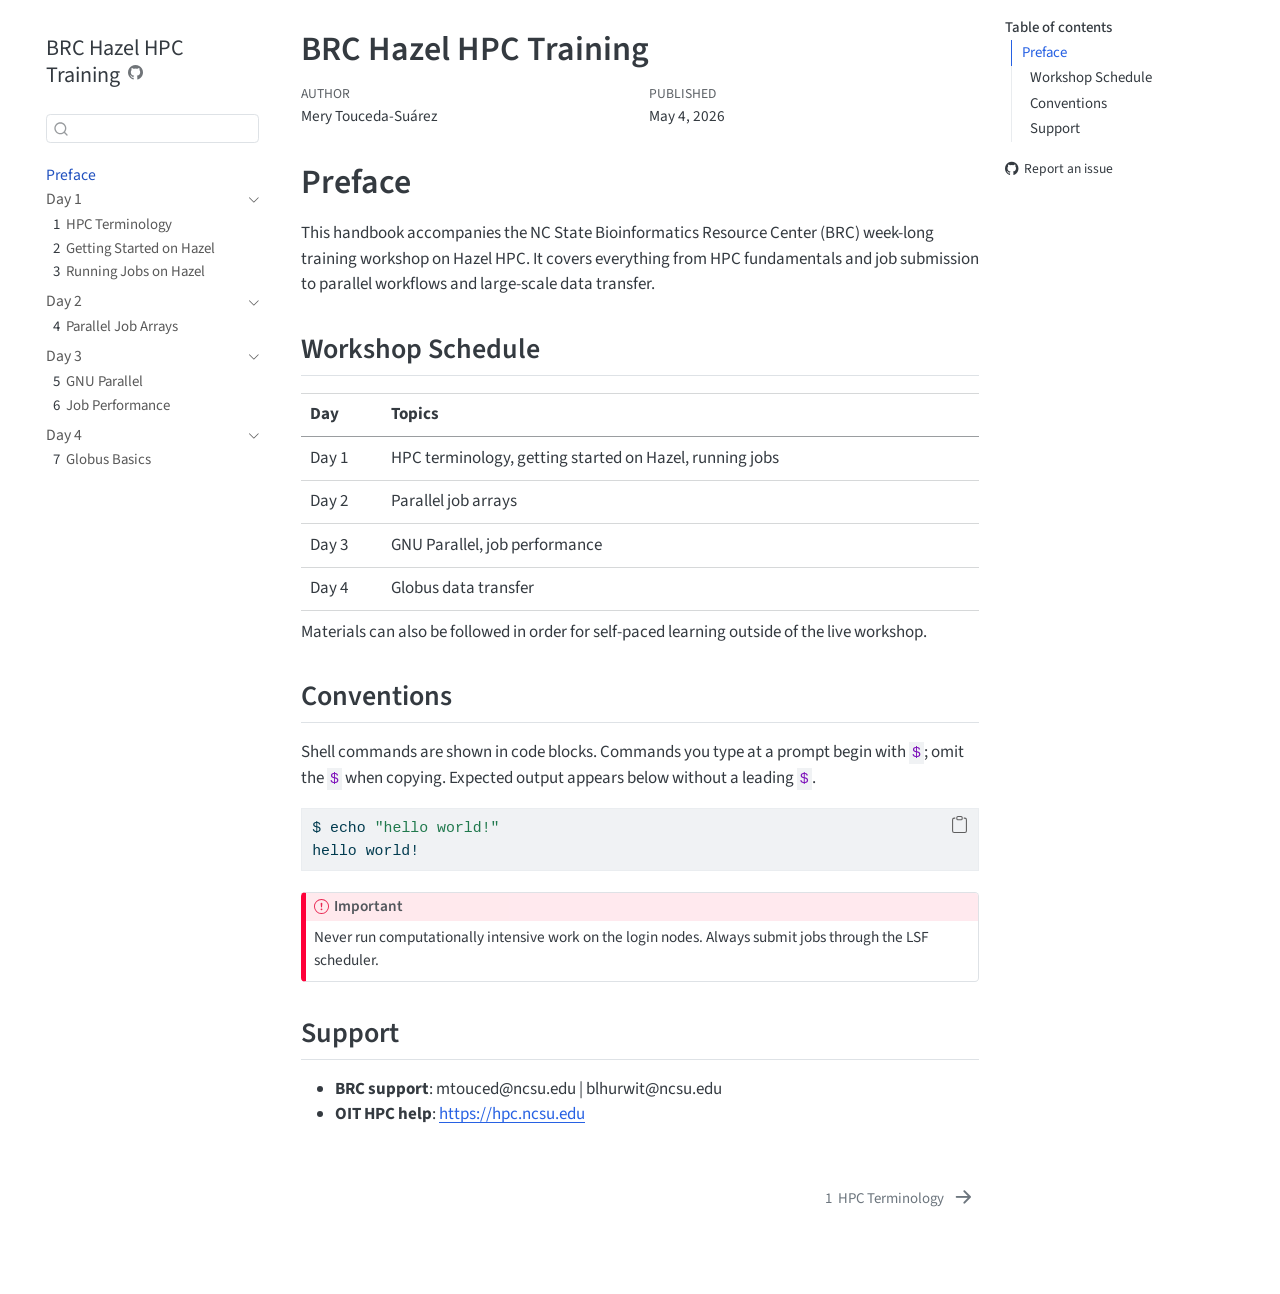
==== index.html @ 86a300dd "Built site for gh-pages" ====
<!DOCTYPE html>
<html xmlns="http://www.w3.org/1999/xhtml" lang="en" xml:lang="en"><head>

<meta charset="utf-8">
<meta name="generator" content="quarto-1.9.37">

<meta name="viewport" content="width=device-width, initial-scale=1.0, user-scalable=yes">

<meta name="author" content="Mery Touceda-Suárez">
<meta name="dcterms.date" content="2026-05-04">

<title>BRC Hazel HPC Training</title>
<style>
/* Default styles provided by pandoc.
** See https://pandoc.org/MANUAL.html#variables-for-html for config info.
*/
code{white-space: pre-wrap;}
span.smallcaps{font-variant: small-caps;}
div.columns{display: flex; gap: min(4vw, 1.5em);}
div.column{flex: auto; overflow-x: auto;}
div.hanging-indent{margin-left: 1.5em; text-indent: -1.5em;}
ul.task-list{list-style: none;}
ul.task-list li input[type="checkbox"] {
  width: 0.8em;
  margin: 0 0.8em 0.2em -1em; /* quarto-specific, see https://github.com/quarto-dev/quarto-cli/issues/4556 */ 
  vertical-align: middle;
}
/* CSS for syntax highlighting */
html { -webkit-text-size-adjust: 100%; }
pre > code.sourceCode { white-space: pre; position: relative; }
pre > code.sourceCode > span { display: inline-block; line-height: 1.25; }
pre > code.sourceCode > span:empty { height: 1.2em; }
.sourceCode { overflow: visible; }
code.sourceCode > span { color: inherit; text-decoration: inherit; }
div.sourceCode { margin: 1em 0; }
pre.sourceCode { margin: 0; }
@media screen {
div.sourceCode { overflow: auto; }
}
@media print {
pre > code.sourceCode { white-space: pre-wrap; }
pre > code.sourceCode > span { text-indent: -5em; padding-left: 5em; }
}
pre.numberSource code
  { counter-reset: source-line 0; }
pre.numberSource code > span
  { position: relative; left: -4em; counter-increment: source-line; }
pre.numberSource code > span > a:first-child::before
  { content: counter(source-line);
    position: relative; left: -1em; text-align: right; vertical-align: baseline;
    border: none; display: inline-block;
    -webkit-touch-callout: none; -webkit-user-select: none;
    -khtml-user-select: none; -moz-user-select: none;
    -ms-user-select: none; user-select: none;
    padding: 0 4px; width: 4em;
  }
pre.numberSource { margin-left: 3em;  padding-left: 4px; }
div.sourceCode
  {   }
@media screen {
pre > code.sourceCode > span > a:first-child::before { text-decoration: underline; }
}
</style>


<script src="site_libs/quarto-nav/quarto-nav.js"></script>
<script src="site_libs/quarto-nav/headroom.min.js"></script>
<script src="site_libs/clipboard/clipboard.min.js"></script>
<script src="site_libs/quarto-search/autocomplete.umd.js"></script>
<script src="site_libs/quarto-search/fuse.min.js"></script>
<script src="site_libs/quarto-search/quarto-search.js"></script>
<meta name="quarto:offset" content="./">
<link href="./notebooks/00_hpc_terminology.html" rel="next">
<script src="site_libs/quarto-html/quarto.js" type="module"></script>
<script src="site_libs/quarto-html/tabsets/tabsets.js" type="module"></script>
<script src="site_libs/quarto-html/popper.min.js"></script>
<script src="site_libs/quarto-html/tippy.umd.min.js"></script>
<script src="site_libs/quarto-html/anchor.min.js"></script>
<link href="site_libs/quarto-html/tippy.css" rel="stylesheet">
<link href="site_libs/quarto-html/quarto-syntax-highlighting-7f8f88aac4f3542376d5c11b86a4c14d.css" rel="stylesheet" id="quarto-text-highlighting-styles">
<script src="site_libs/bootstrap/bootstrap.min.js"></script>
<link href="site_libs/bootstrap/bootstrap-icons.css" rel="stylesheet">
<link href="site_libs/bootstrap/bootstrap-d186ee71915d1414126d49a598f8905e.min.css" rel="stylesheet" append-hash="true" id="quarto-bootstrap" data-mode="light">
<script id="quarto-search-options" type="application/json">{
  "location": "sidebar",
  "copy-button": false,
  "collapse-after": 3,
  "panel-placement": "start",
  "type": "textbox",
  "limit": 50,
  "keyboard-shortcut": [
    "f",
    "/",
    "s"
  ],
  "show-item-context": false,
  "language": {
    "search-no-results-text": "No results",
    "search-matching-documents-text": "matching documents",
    "search-copy-link-title": "Copy link to search",
    "search-hide-matches-text": "Hide additional matches",
    "search-more-match-text": "more match in this document",
    "search-more-matches-text": "more matches in this document",
    "search-clear-button-title": "Clear",
    "search-text-placeholder": "",
    "search-detached-cancel-button-title": "Cancel",
    "search-submit-button-title": "Submit",
    "search-label": "Search"
  }
}</script>


</head>

<body class="nav-sidebar floating quarto-light">

<div id="quarto-search-results"></div>
  <header id="quarto-header" class="headroom fixed-top">
  <nav class="quarto-secondary-nav">
    <div class="container-fluid d-flex">
      <button type="button" class="quarto-btn-toggle btn" data-bs-toggle="collapse" role="button" data-bs-target=".quarto-sidebar-collapse-item" aria-controls="quarto-sidebar" aria-expanded="false" aria-label="Toggle sidebar navigation" onclick="if (window.quartoToggleHeadroom) { window.quartoToggleHeadroom(); }">
        <i class="bi bi-layout-text-sidebar-reverse"></i>
      </button>
        <nav class="quarto-page-breadcrumbs" aria-label="breadcrumb"><ol class="breadcrumb"><li class="breadcrumb-item"><a href="./index.html">Preface</a></li></ol></nav>
        <a class="flex-grow-1" role="navigation" data-bs-toggle="collapse" data-bs-target=".quarto-sidebar-collapse-item" aria-controls="quarto-sidebar" aria-expanded="false" aria-label="Toggle sidebar navigation" onclick="if (window.quartoToggleHeadroom) { window.quartoToggleHeadroom(); }">      
        </a>
      <button type="button" class="btn quarto-search-button" aria-label="Search" onclick="window.quartoOpenSearch();">
        <i class="bi bi-search"></i>
      </button>
    </div>
  </nav>
</header>
<!-- content -->
<div id="quarto-content" class="quarto-container page-columns page-rows-contents page-layout-article">
<!-- sidebar -->
  <nav id="quarto-sidebar" class="sidebar collapse collapse-horizontal quarto-sidebar-collapse-item sidebar-navigation floating overflow-auto">
    <div class="pt-lg-2 mt-2 text-left sidebar-header">
    <div class="sidebar-title mb-0 py-0">
      <a href="./">BRC Hazel HPC Training</a> 
        <div class="sidebar-tools-main">
    <a href="https://github.com/hurwitzlab/brc_hazel_training" title="Source Code" class="quarto-navigation-tool px-1" aria-label="Source Code"><i class="bi bi-github"></i></a>
</div>
    </div>
      </div>
        <div class="mt-2 flex-shrink-0 align-items-center">
        <div class="sidebar-search">
        <div id="quarto-search" class="" title="Search"></div>
        </div>
        </div>
    <div class="sidebar-menu-container"> 
    <ul class="list-unstyled mt-1">
        <li class="sidebar-item">
  <div class="sidebar-item-container"> 
  <a href="./index.html" class="sidebar-item-text sidebar-link active">
 <span class="menu-text">Preface</span></a>
  </div>
</li>
        <li class="sidebar-item sidebar-item-section">
      <div class="sidebar-item-container"> 
            <a class="sidebar-item-text sidebar-link text-start" data-bs-toggle="collapse" data-bs-target="#quarto-sidebar-section-1" role="navigation" aria-expanded="true">
 <span class="menu-text">Day 1</span></a>
          <a class="sidebar-item-toggle text-start" data-bs-toggle="collapse" data-bs-target="#quarto-sidebar-section-1" role="navigation" aria-expanded="true" aria-label="Toggle section">
            <i class="bi bi-chevron-right ms-2"></i>
          </a> 
      </div>
      <ul id="quarto-sidebar-section-1" class="collapse list-unstyled sidebar-section depth1 show">  
          <li class="sidebar-item">
  <div class="sidebar-item-container"> 
  <a href="./notebooks/00_hpc_terminology.html" class="sidebar-item-text sidebar-link">
 <span class="menu-text"><span class="chapter-number">1</span>&nbsp; <span class="chapter-title">HPC Terminology</span></span></a>
  </div>
</li>
          <li class="sidebar-item">
  <div class="sidebar-item-container"> 
  <a href="./notebooks/01_ncsu_hazel_hpc.html" class="sidebar-item-text sidebar-link">
 <span class="menu-text"><span class="chapter-number">2</span>&nbsp; <span class="chapter-title">Getting Started on Hazel</span></span></a>
  </div>
</li>
          <li class="sidebar-item">
  <div class="sidebar-item-container"> 
  <a href="./notebooks/02_hazel_jobs.html" class="sidebar-item-text sidebar-link">
 <span class="menu-text"><span class="chapter-number">3</span>&nbsp; <span class="chapter-title">Running Jobs on Hazel</span></span></a>
  </div>
</li>
      </ul>
  </li>
        <li class="sidebar-item sidebar-item-section">
      <div class="sidebar-item-container"> 
            <a class="sidebar-item-text sidebar-link text-start" data-bs-toggle="collapse" data-bs-target="#quarto-sidebar-section-2" role="navigation" aria-expanded="true">
 <span class="menu-text">Day 2</span></a>
          <a class="sidebar-item-toggle text-start" data-bs-toggle="collapse" data-bs-target="#quarto-sidebar-section-2" role="navigation" aria-expanded="true" aria-label="Toggle section">
            <i class="bi bi-chevron-right ms-2"></i>
          </a> 
      </div>
      <ul id="quarto-sidebar-section-2" class="collapse list-unstyled sidebar-section depth1 show">  
          <li class="sidebar-item">
  <div class="sidebar-item-container"> 
  <a href="./notebooks/04_parallel_jobs.html" class="sidebar-item-text sidebar-link">
 <span class="menu-text"><span class="chapter-number">4</span>&nbsp; <span class="chapter-title">Parallel Job Arrays</span></span></a>
  </div>
</li>
      </ul>
  </li>
        <li class="sidebar-item sidebar-item-section">
      <div class="sidebar-item-container"> 
            <a class="sidebar-item-text sidebar-link text-start" data-bs-toggle="collapse" data-bs-target="#quarto-sidebar-section-3" role="navigation" aria-expanded="true">
 <span class="menu-text">Day 3</span></a>
          <a class="sidebar-item-toggle text-start" data-bs-toggle="collapse" data-bs-target="#quarto-sidebar-section-3" role="navigation" aria-expanded="true" aria-label="Toggle section">
            <i class="bi bi-chevron-right ms-2"></i>
          </a> 
      </div>
      <ul id="quarto-sidebar-section-3" class="collapse list-unstyled sidebar-section depth1 show">  
          <li class="sidebar-item">
  <div class="sidebar-item-container"> 
  <a href="./notebooks/03_gnu_parallel.html" class="sidebar-item-text sidebar-link">
 <span class="menu-text"><span class="chapter-number">5</span>&nbsp; <span class="chapter-title">GNU Parallel</span></span></a>
  </div>
</li>
          <li class="sidebar-item">
  <div class="sidebar-item-container"> 
  <a href="./notebooks/05_job_performance.html" class="sidebar-item-text sidebar-link">
 <span class="menu-text"><span class="chapter-number">6</span>&nbsp; <span class="chapter-title">Job Performance</span></span></a>
  </div>
</li>
      </ul>
  </li>
        <li class="sidebar-item sidebar-item-section">
      <div class="sidebar-item-container"> 
            <a class="sidebar-item-text sidebar-link text-start" data-bs-toggle="collapse" data-bs-target="#quarto-sidebar-section-4" role="navigation" aria-expanded="true">
 <span class="menu-text">Day 4</span></a>
          <a class="sidebar-item-toggle text-start" data-bs-toggle="collapse" data-bs-target="#quarto-sidebar-section-4" role="navigation" aria-expanded="true" aria-label="Toggle section">
            <i class="bi bi-chevron-right ms-2"></i>
          </a> 
      </div>
      <ul id="quarto-sidebar-section-4" class="collapse list-unstyled sidebar-section depth1 show">  
          <li class="sidebar-item">
  <div class="sidebar-item-container"> 
  <a href="./notebooks/globus_basics.html" class="sidebar-item-text sidebar-link">
 <span class="menu-text"><span class="chapter-number">7</span>&nbsp; <span class="chapter-title">Globus Basics</span></span></a>
  </div>
</li>
      </ul>
  </li>
    </ul>
    </div>
</nav>
<div id="quarto-sidebar-glass" class="quarto-sidebar-collapse-item" data-bs-toggle="collapse" data-bs-target=".quarto-sidebar-collapse-item"></div>
<!-- margin-sidebar -->
    <div id="quarto-margin-sidebar" class="sidebar margin-sidebar">
        <nav id="TOC" role="doc-toc" class="toc-active">
    <h2 id="toc-title">Table of contents</h2>
   
  <ul>
  <li><a href="#preface" id="toc-preface" class="nav-link active" data-scroll-target="#preface">Preface</a>
  <ul class="collapse">
  <li><a href="#workshop-schedule" id="toc-workshop-schedule" class="nav-link" data-scroll-target="#workshop-schedule">Workshop Schedule</a></li>
  <li><a href="#conventions" id="toc-conventions" class="nav-link" data-scroll-target="#conventions">Conventions</a></li>
  <li><a href="#support" id="toc-support" class="nav-link" data-scroll-target="#support">Support</a></li>
  </ul></li>
  </ul>
<div class="toc-actions"><ul><li><a href="https://github.com/hurwitzlab/brc_hazel_training/issues/new" class="toc-action"><i class="bi bi-github"></i>Report an issue</a></li></ul></div></nav>
    </div>
<!-- main -->
<main class="content" id="quarto-document-content">

<header id="title-block-header" class="quarto-title-block default">
<div class="quarto-title">
<h1 class="title">BRC Hazel HPC Training</h1>
</div>



<div class="quarto-title-meta">

    <div>
    <div class="quarto-title-meta-heading">Author</div>
    <div class="quarto-title-meta-contents">
             <p>Mery Touceda-Suárez </p>
          </div>
  </div>
    
    <div>
    <div class="quarto-title-meta-heading">Published</div>
    <div class="quarto-title-meta-contents">
      <p class="date">May 4, 2026</p>
    </div>
  </div>
  
    
  </div>
  


</header>


<section id="preface" class="level1 unnumbered">
<h1 class="unnumbered">Preface</h1>
<p>This handbook accompanies the NC State Bioinformatics Resource Center (BRC) week-long training workshop on Hazel HPC. It covers everything from HPC fundamentals and job submission to parallel workflows and large-scale data transfer.</p>
<section id="workshop-schedule" class="level2">
<h2 class="anchored" data-anchor-id="workshop-schedule">Workshop Schedule</h2>
<table class="caption-top table">
<thead>
<tr class="header">
<th>Day</th>
<th>Topics</th>
</tr>
</thead>
<tbody>
<tr class="odd">
<td>Day 1</td>
<td>HPC terminology, getting started on Hazel, running jobs</td>
</tr>
<tr class="even">
<td>Day 2</td>
<td>Parallel job arrays</td>
</tr>
<tr class="odd">
<td>Day 3</td>
<td>GNU Parallel, job performance</td>
</tr>
<tr class="even">
<td>Day 4</td>
<td>Globus data transfer</td>
</tr>
</tbody>
</table>
<p>Materials can also be followed in order for self-paced learning outside of the live workshop.</p>
</section>
<section id="conventions" class="level2">
<h2 class="anchored" data-anchor-id="conventions">Conventions</h2>
<p>Shell commands are shown in code blocks. Commands you type at a prompt begin with <code>$</code>; omit the <code>$</code> when copying. Expected output appears below without a leading <code>$</code>.</p>
<div class="code-copy-outer-scaffold"><div class="sourceCode" id="cb1"><pre class="sourceCode bash code-with-copy"><code class="sourceCode bash"><span id="cb1-1"><a href="#cb1-1" aria-hidden="true" tabindex="-1"></a><span class="ex">$</span> echo <span class="st">"hello world!"</span></span>
<span id="cb1-2"><a href="#cb1-2" aria-hidden="true" tabindex="-1"></a><span class="ex">hello</span> world!</span></code></pre></div><button title="Copy to Clipboard" class="code-copy-button"><i class="bi"></i></button></div>
<div class="callout callout-style-default callout-important callout-titled">
<div class="callout-header d-flex align-content-center">
<div class="callout-icon-container">
<i class="callout-icon"></i>
</div>
<div class="callout-title-container flex-fill">
Important
</div>
</div>
<div class="callout-body-container callout-body">
<p>Never run computationally intensive work on the login nodes. Always submit jobs through the LSF scheduler.</p>
</div>
</div>
</section>
<section id="support" class="level2">
<h2 class="anchored" data-anchor-id="support">Support</h2>
<ul>
<li><strong>BRC support</strong>: mtouced@ncsu.edu | blhurwit@ncsu.edu</li>
<li><strong>OIT HPC help</strong>: <a href="https://hpc.ncsu.edu" class="uri">https://hpc.ncsu.edu</a></li>
</ul>


</section>
</section>

</main> <!-- /main -->
<script id="quarto-html-after-body" type="application/javascript">
  window.document.addEventListener("DOMContentLoaded", function (event) {
    const icon = "";
    const anchorJS = new window.AnchorJS();
    anchorJS.options = {
      placement: 'right',
      icon: icon
    };
    anchorJS.add('.anchored');
    const isCodeAnnotation = (el) => {
      for (const clz of el.classList) {
        if (clz.startsWith('code-annotation-')) {                     
          return true;
        }
      }
      return false;
    }
    const onCopySuccess = function(e) {
      // button target
      const button = e.trigger;
      // don't keep focus
      button.blur();
      // flash "checked"
      button.classList.add('code-copy-button-checked');
      var currentTitle = button.getAttribute("title");
      button.setAttribute("title", "Copied!");
      let tooltip;
      if (window.bootstrap) {
        button.setAttribute("data-bs-toggle", "tooltip");
        button.setAttribute("data-bs-placement", "left");
        button.setAttribute("data-bs-title", "Copied!");
        tooltip = new bootstrap.Tooltip(button, 
          { trigger: "manual", 
            customClass: "code-copy-button-tooltip",
            offset: [0, -8]});
        tooltip.show();    
      }
      setTimeout(function() {
        if (tooltip) {
          tooltip.hide();
          button.removeAttribute("data-bs-title");
          button.removeAttribute("data-bs-toggle");
          button.removeAttribute("data-bs-placement");
        }
        button.setAttribute("title", currentTitle);
        button.classList.remove('code-copy-button-checked');
      }, 1000);
      // clear code selection
      e.clearSelection();
    }
    const getTextToCopy = function(trigger) {
      const outerScaffold = trigger.parentElement.cloneNode(true);
      const codeEl = outerScaffold.querySelector('code');
      for (const childEl of codeEl.children) {
        if (isCodeAnnotation(childEl)) {
          childEl.remove();
        }
      }
      return codeEl.innerText;
    }
    const clipboard = new window.ClipboardJS('.code-copy-button:not([data-in-quarto-modal])', {
      text: getTextToCopy
    });
    clipboard.on('success', onCopySuccess);
    if (window.document.getElementById('quarto-embedded-source-code-modal')) {
      const clipboardModal = new window.ClipboardJS('.code-copy-button[data-in-quarto-modal]', {
        text: getTextToCopy,
        container: window.document.getElementById('quarto-embedded-source-code-modal')
      });
      clipboardModal.on('success', onCopySuccess);
    }
      var localhostRegex = new RegExp(/^(?:http|https):\/\/localhost\:?[0-9]*\//);
      var mailtoRegex = new RegExp(/^mailto:/);
        var filterRegex = new RegExp('/' + window.location.host + '/');
      var isInternal = (href) => {
          return filterRegex.test(href) || localhostRegex.test(href) || mailtoRegex.test(href);
      }
      // Inspect non-navigation links and adorn them if external
     var links = window.document.querySelectorAll('a[href]:not(.nav-link):not(.navbar-brand):not(.toc-action):not(.sidebar-link):not(.sidebar-item-toggle):not(.pagination-link):not(.no-external):not([aria-hidden]):not(.dropdown-item):not(.quarto-navigation-tool):not(.about-link)');
      for (var i=0; i<links.length; i++) {
        const link = links[i];
        if (!isInternal(link.href)) {
          // undo the damage that might have been done by quarto-nav.js in the case of
          // links that we want to consider external
          if (link.dataset.originalHref !== undefined) {
            link.href = link.dataset.originalHref;
          }
        }
      }
    function tippyHover(el, contentFn, onTriggerFn, onUntriggerFn) {
      const config = {
        allowHTML: true,
        maxWidth: 500,
        delay: 100,
        arrow: false,
        appendTo: function(el) {
            return el.parentElement;
        },
        interactive: true,
        interactiveBorder: 10,
        theme: 'quarto',
        placement: 'bottom-start',
      };
      if (contentFn) {
        config.content = contentFn;
      }
      if (onTriggerFn) {
        config.onTrigger = onTriggerFn;
      }
      if (onUntriggerFn) {
        config.onUntrigger = onUntriggerFn;
      }
      window.tippy(el, config); 
    }
    const noterefs = window.document.querySelectorAll('a[role="doc-noteref"]');
    for (var i=0; i<noterefs.length; i++) {
      const ref = noterefs[i];
      tippyHover(ref, function() {
        // use id or data attribute instead here
        let href = ref.getAttribute('data-footnote-href') || ref.getAttribute('href');
        try { href = new URL(href).hash; } catch {}
        const id = href.replace(/^#\/?/, "");
        const note = window.document.getElementById(id);
        if (note) {
          return note.innerHTML;
        } else {
          return "";
        }
      });
    }
    const xrefs = window.document.querySelectorAll('a.quarto-xref');
    const processXRef = (id, note) => {
      // Strip column container classes
      const stripColumnClz = (el) => {
        el.classList.remove("page-full", "page-columns");
        if (el.children) {
          for (const child of el.children) {
            stripColumnClz(child);
          }
        }
      }
      stripColumnClz(note)
      if (id === null || id.startsWith('sec-')) {
        // Special case sections, only their first couple elements
        const container = document.createElement("div");
        if (note.children && note.children.length > 2) {
          container.appendChild(note.children[0].cloneNode(true));
          for (let i = 1; i < note.children.length; i++) {
            const child = note.children[i];
            if (child.tagName === "P" && child.innerText === "") {
              continue;
            } else {
              container.appendChild(child.cloneNode(true));
              break;
            }
          }
          if (window.Quarto?.typesetMath) {
            window.Quarto.typesetMath(container);
          }
          return container.innerHTML
        } else {
          if (window.Quarto?.typesetMath) {
            window.Quarto.typesetMath(note);
          }
          return note.innerHTML;
        }
      } else {
        // Remove any anchor links if they are present
        const anchorLink = note.querySelector('a.anchorjs-link');
        if (anchorLink) {
          anchorLink.remove();
        }
        if (window.Quarto?.typesetMath) {
          window.Quarto.typesetMath(note);
        }
        if (note.classList.contains("callout")) {
          return note.outerHTML;
        } else {
          return note.innerHTML;
        }
      }
    }
    for (var i=0; i<xrefs.length; i++) {
      const xref = xrefs[i];
      tippyHover(xref, undefined, function(instance) {
        instance.disable();
        let url = xref.getAttribute('href');
        let hash = undefined; 
        if (url.startsWith('#')) {
          hash = url;
        } else {
          try { hash = new URL(url).hash; } catch {}
        }
        if (hash) {
          const id = hash.replace(/^#\/?/, "");
          const note = window.document.getElementById(id);
          if (note !== null) {
            try {
              const html = processXRef(id, note.cloneNode(true));
              instance.setContent(html);
            } finally {
              instance.enable();
              instance.show();
            }
          } else {
            // See if we can fetch this
            fetch(url.split('#')[0])
            .then(res => res.text())
            .then(html => {
              const parser = new DOMParser();
              const htmlDoc = parser.parseFromString(html, "text/html");
              const note = htmlDoc.getElementById(id);
              if (note !== null) {
                const html = processXRef(id, note);
                instance.setContent(html);
              } 
            }).finally(() => {
              instance.enable();
              instance.show();
            });
          }
        } else {
          // See if we can fetch a full url (with no hash to target)
          // This is a special case and we should probably do some content thinning / targeting
          fetch(url)
          .then(res => res.text())
          .then(html => {
            const parser = new DOMParser();
            const htmlDoc = parser.parseFromString(html, "text/html");
            const note = htmlDoc.querySelector('main.content');
            if (note !== null) {
              // This should only happen for chapter cross references
              // (since there is no id in the URL)
              // remove the first header
              if (note.children.length > 0 && note.children[0].tagName === "HEADER") {
                note.children[0].remove();
              }
              const html = processXRef(null, note);
              instance.setContent(html);
            } 
          }).finally(() => {
            instance.enable();
            instance.show();
          });
        }
      }, function(instance) {
      });
    }
        let selectedAnnoteEl;
        const selectorForAnnotation = ( cell, annotation) => {
          let cellAttr = 'data-code-cell="' + cell + '"';
          let lineAttr = 'data-code-annotation="' +  annotation + '"';
          const selector = 'span[' + cellAttr + '][' + lineAttr + ']';
          return selector;
        }
        const selectCodeLines = (annoteEl) => {
          const doc = window.document;
          const targetCell = annoteEl.getAttribute("data-target-cell");
          const targetAnnotation = annoteEl.getAttribute("data-target-annotation");
          const annoteSpan = window.document.querySelector(selectorForAnnotation(targetCell, targetAnnotation));
          const lines = annoteSpan.getAttribute("data-code-lines").split(",");
          const lineIds = lines.map((line) => {
            return targetCell + "-" + line;
          })
          let top = null;
          let height = null;
          let parent = null;
          if (lineIds.length > 0) {
              //compute the position of the single el (top and bottom and make a div)
              const el = window.document.getElementById(lineIds[0]);
              top = el.offsetTop;
              height = el.offsetHeight;
              parent = el.parentElement.parentElement;
            if (lineIds.length > 1) {
              const lastEl = window.document.getElementById(lineIds[lineIds.length - 1]);
              const bottom = lastEl.offsetTop + lastEl.offsetHeight;
              height = bottom - top;
            }
            if (top !== null && height !== null && parent !== null) {
              // cook up a div (if necessary) and position it 
              let div = window.document.getElementById("code-annotation-line-highlight");
              if (div === null) {
                div = window.document.createElement("div");
                div.setAttribute("id", "code-annotation-line-highlight");
                div.style.position = 'absolute';
                parent.appendChild(div);
              }
              div.style.top = top - 2 + "px";
              div.style.height = height + 4 + "px";
              div.style.left = 0;
              let gutterDiv = window.document.getElementById("code-annotation-line-highlight-gutter");
              if (gutterDiv === null) {
                gutterDiv = window.document.createElement("div");
                gutterDiv.setAttribute("id", "code-annotation-line-highlight-gutter");
                gutterDiv.style.position = 'absolute';
                const codeCell = window.document.getElementById(targetCell);
                const gutter = codeCell.querySelector('.code-annotation-gutter');
                gutter.appendChild(gutterDiv);
              }
              gutterDiv.style.top = top - 2 + "px";
              gutterDiv.style.height = height + 4 + "px";
            }
            selectedAnnoteEl = annoteEl;
          }
        };
        const unselectCodeLines = () => {
          const elementsIds = ["code-annotation-line-highlight", "code-annotation-line-highlight-gutter"];
          elementsIds.forEach((elId) => {
            const div = window.document.getElementById(elId);
            if (div) {
              div.remove();
            }
          });
          selectedAnnoteEl = undefined;
        };
          // Handle positioning of the toggle
      window.addEventListener(
        "resize",
        throttle(() => {
          elRect = undefined;
          if (selectedAnnoteEl) {
            selectCodeLines(selectedAnnoteEl);
          }
        }, 10)
      );
      function throttle(fn, ms) {
      let throttle = false;
      let timer;
        return (...args) => {
          if(!throttle) { // first call gets through
              fn.apply(this, args);
              throttle = true;
          } else { // all the others get throttled
              if(timer) clearTimeout(timer); // cancel #2
              timer = setTimeout(() => {
                fn.apply(this, args);
                timer = throttle = false;
              }, ms);
          }
        };
      }
        // Attach click handler to the DT
        const annoteDls = window.document.querySelectorAll('dt[data-target-cell]');
        for (const annoteDlNode of annoteDls) {
          annoteDlNode.addEventListener('click', (event) => {
            const clickedEl = event.target;
            if (clickedEl !== selectedAnnoteEl) {
              unselectCodeLines();
              const activeEl = window.document.querySelector('dt[data-target-cell].code-annotation-active');
              if (activeEl) {
                activeEl.classList.remove('code-annotation-active');
              }
              selectCodeLines(clickedEl);
              clickedEl.classList.add('code-annotation-active');
            } else {
              // Unselect the line
              unselectCodeLines();
              clickedEl.classList.remove('code-annotation-active');
            }
          });
        }
    const findCites = (el) => {
      const parentEl = el.parentElement;
      if (parentEl) {
        const cites = parentEl.dataset.cites;
        if (cites) {
          return {
            el,
            cites: cites.split(' ')
          };
        } else {
          return findCites(el.parentElement)
        }
      } else {
        return undefined;
      }
    };
    var bibliorefs = window.document.querySelectorAll('a[role="doc-biblioref"]');
    for (var i=0; i<bibliorefs.length; i++) {
      const ref = bibliorefs[i];
      const citeInfo = findCites(ref);
      if (citeInfo) {
        tippyHover(citeInfo.el, function() {
          var popup = window.document.createElement('div');
          citeInfo.cites.forEach(function(cite) {
            var citeDiv = window.document.createElement('div');
            citeDiv.classList.add('hanging-indent');
            citeDiv.classList.add('csl-entry');
            var biblioDiv = window.document.getElementById('ref-' + cite);
            if (biblioDiv) {
              citeDiv.innerHTML = biblioDiv.innerHTML;
            }
            popup.appendChild(citeDiv);
          });
          return popup.innerHTML;
        });
      }
    }
  });
  </script>
<nav class="page-navigation">
  <div class="nav-page nav-page-previous">
  </div>
  <div class="nav-page nav-page-next">
      <a href="./notebooks/00_hpc_terminology.html" class="pagination-link" aria-label="HPC Terminology">
        <span class="nav-page-text"><span class="chapter-number">1</span>&nbsp; <span class="chapter-title">HPC Terminology</span></span> <i class="bi bi-arrow-right-short"></i>
      </a>
  </div>
</nav>
</div> <!-- /content -->




<footer class="footer"><div class="nav-footer"><div class="nav-footer-center"><div class="toc-actions d-sm-block d-md-none"><ul><li><a href="https://github.com/hurwitzlab/brc_hazel_training/issues/new" class="toc-action"><i class="bi bi-github"></i>Report an issue</a></li></ul></div></div></div></footer></body></html>
---- site_libs/quarto-html/tippy.css ----
.tippy-box[data-animation=fade][data-state=hidden]{opacity:0}[data-tippy-root]{max-width:calc(100vw - 10px)}.tippy-box{position:relative;background-color:#333;color:#fff;border-radius:4px;font-size:14px;line-height:1.4;white-space:normal;outline:0;transition-property:transform,visibility,opacity}.tippy-box[data-placement^=top]>.tippy-arrow{bottom:0}.tippy-box[data-placement^=top]>.tippy-arrow:before{bottom:-7px;left:0;border-width:8px 8px 0;border-top-color:initial;transform-origin:center top}.tippy-box[data-placement^=bottom]>.tippy-arrow{top:0}.tippy-box[data-placement^=bottom]>.tippy-arrow:before{top:-7px;left:0;border-width:0 8px 8px;border-bottom-color:initial;transform-origin:center bottom}.tippy-box[data-placement^=left]>.tippy-arrow{right:0}.tippy-box[data-placement^=left]>.tippy-arrow:before{border-width:8px 0 8px 8px;border-left-color:initial;right:-7px;transform-origin:center left}.tippy-box[data-placement^=right]>.tippy-arrow{left:0}.tippy-box[data-placement^=right]>.tippy-arrow:before{left:-7px;border-width:8px 8px 8px 0;border-right-color:initial;transform-origin:center right}.tippy-box[data-inertia][data-state=visible]{transition-timing-function:cubic-bezier(.54,1.5,.38,1.11)}.tippy-arrow{width:16px;height:16px;color:#333}.tippy-arrow:before{content:"";position:absolute;border-color:transparent;border-style:solid}.tippy-content{position:relative;padding:5px 9px;z-index:1}
---- site_libs/quarto-html/quarto-syntax-highlighting-7f8f88aac4f3542376d5c11b86a4c14d.css ----
/* quarto syntax highlight colors */
:root {
  --quarto-hl-ot-color: #003B4F;
  --quarto-hl-at-color: #657422;
  --quarto-hl-ss-color: #20794D;
  --quarto-hl-an-color: #5E5E5E;
  --quarto-hl-fu-color: #4758AB;
  --quarto-hl-st-color: #20794D;
  --quarto-hl-cf-color: #003B4F;
  --quarto-hl-op-color: #5E5E5E;
  --quarto-hl-er-color: #AD0000;
  --quarto-hl-bn-color: #AD0000;
  --quarto-hl-al-color: #AD0000;
  --quarto-hl-va-color: #111111;
  --quarto-hl-bu-color: inherit;
  --quarto-hl-ex-color: inherit;
  --quarto-hl-pp-color: #AD0000;
  --quarto-hl-in-color: #5E5E5E;
  --quarto-hl-vs-color: #20794D;
  --quarto-hl-wa-color: #5E5E5E;
  --quarto-hl-do-color: #5E5E5E;
  --quarto-hl-im-color: #00769E;
  --quarto-hl-ch-color: #20794D;
  --quarto-hl-dt-color: #AD0000;
  --quarto-hl-fl-color: #AD0000;
  --quarto-hl-co-color: #5E5E5E;
  --quarto-hl-cv-color: #5E5E5E;
  --quarto-hl-cn-color: #8f5902;
  --quarto-hl-sc-color: #5E5E5E;
  --quarto-hl-dv-color: #AD0000;
  --quarto-hl-kw-color: #003B4F;
}

/* other quarto variables */
:root {
  --quarto-font-monospace: SFMono-Regular, Menlo, Monaco, Consolas, "Liberation Mono", "Courier New", monospace;
}

/* syntax highlight based on Pandoc's rules */
pre > code.sourceCode > span {
  color: #003B4F;
}

code.sourceCode > span {
  color: #003B4F;
}

div.sourceCode,
div.sourceCode pre.sourceCode {
  color: #003B4F;
}

/* Normal */
code span {
  color: #003B4F;
}

/* Alert */
code span.al {
  color: #AD0000;
  font-style: inherit;
}

/* Annotation */
code span.an {
  color: #5E5E5E;
  font-style: inherit;
}

/* Attribute */
code span.at {
  color: #657422;
  font-style: inherit;
}

/* BaseN */
code span.bn {
  color: #AD0000;
  font-style: inherit;
}

/* BuiltIn */
code span.bu {
  font-style: inherit;
}

/* ControlFlow */
code span.cf {
  color: #003B4F;
  font-weight: bold;
  font-style: inherit;
}

/* Char */
code span.ch {
  color: #20794D;
  font-style: inherit;
}

/* Constant */
code span.cn {
  color: #8f5902;
  font-style: inherit;
}

/* Comment */
code span.co {
  color: #5E5E5E;
  font-style: inherit;
}

/* CommentVar */
code span.cv {
  color: #5E5E5E;
  font-style: italic;
}

/* Documentation */
code span.do {
  color: #5E5E5E;
  font-style: italic;
}

/* DataType */
code span.dt {
  color: #AD0000;
  font-style: inherit;
}

/* DecVal */
code span.dv {
  color: #AD0000;
  font-style: inherit;
}

/* Error */
code span.er {
  color: #AD0000;
  font-style: inherit;
}

/* Extension */
code span.ex {
  font-style: inherit;
}

/* Float */
code span.fl {
  color: #AD0000;
  font-style: inherit;
}

/* Function */
code span.fu {
  color: #4758AB;
  font-style: inherit;
}

/* Import */
code span.im {
  color: #00769E;
  font-style: inherit;
}

/* Information */
code span.in {
  color: #5E5E5E;
  font-style: inherit;
}

/* Keyword */
code span.kw {
  color: #003B4F;
  font-weight: bold;
  font-style: inherit;
}

/* Operator */
code span.op {
  color: #5E5E5E;
  font-style: inherit;
}

/* Other */
code span.ot {
  color: #003B4F;
  font-style: inherit;
}

/* Preprocessor */
code span.pp {
  color: #AD0000;
  font-style: inherit;
}

/* SpecialChar */
code span.sc {
  color: #5E5E5E;
  font-style: inherit;
}

/* SpecialString */
code span.ss {
  color: #20794D;
  font-style: inherit;
}

/* String */
code span.st {
  color: #20794D;
  font-style: inherit;
}

/* Variable */
code span.va {
  color: #111111;
  font-style: inherit;
}

/* VerbatimString */
code span.vs {
  color: #20794D;
  font-style: inherit;
}

/* Warning */
code span.wa {
  color: #5E5E5E;
  font-style: italic;
}

.prevent-inlining {
  content: "</";
}

/*# sourceMappingURL=789ad8cd35626ba772517505b42a116e.css.map */
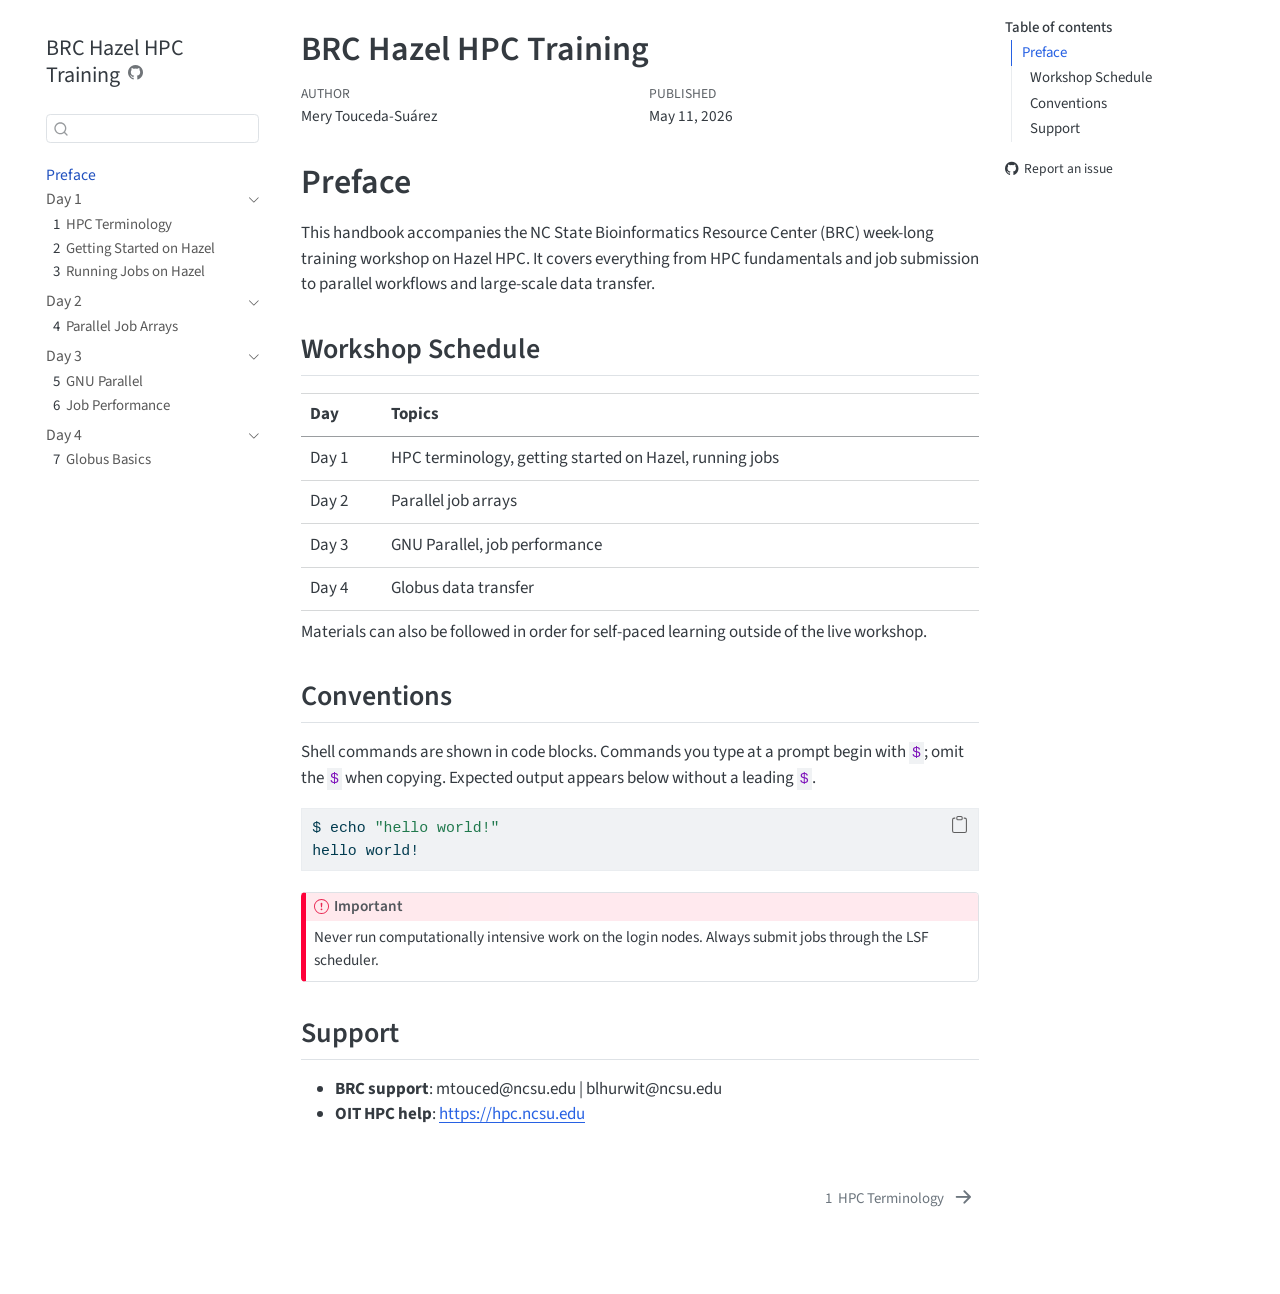
==== commit 4cd2358a: "Built site for gh-pages" ====
--- a/index.html
+++ b/index.html
@@ -7,7 +7,7 @@
 <meta name="viewport" content="width=device-width, initial-scale=1.0, user-scalable=yes">
 
 <meta name="author" content="Mery Touceda-Suárez">
-<meta name="dcterms.date" content="2026-05-04">
+<meta name="dcterms.date" content="2026-05-11">
 
 <title>BRC Hazel HPC Training</title>
 <style>
@@ -282,7 +282,7 @@
     <div>
     <div class="quarto-title-meta-heading">Published</div>
     <div class="quarto-title-meta-contents">
-      <p class="date">May 4, 2026</p>
+      <p class="date">May 11, 2026</p>
     </div>
   </div>
   
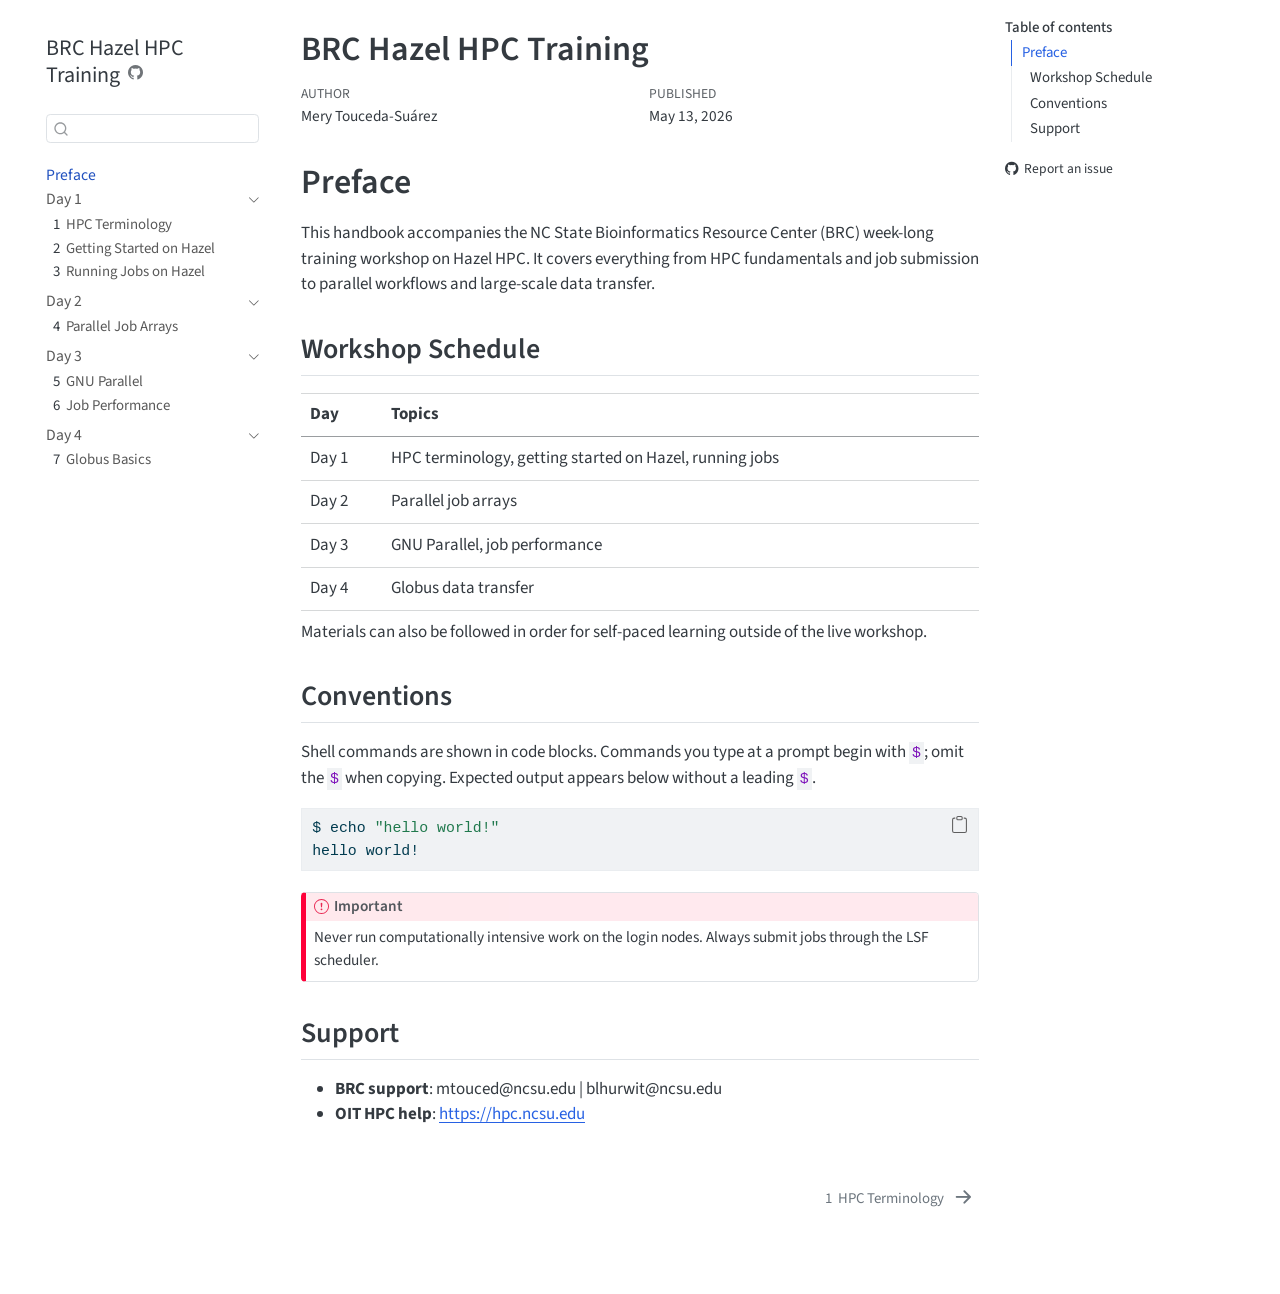
==== commit 87c31bc9: "Built site for gh-pages" ====
--- a/index.html
+++ b/index.html
@@ -7,7 +7,7 @@
 <meta name="viewport" content="width=device-width, initial-scale=1.0, user-scalable=yes">
 
 <meta name="author" content="Mery Touceda-Suárez">
-<meta name="dcterms.date" content="2026-05-11">
+<meta name="dcterms.date" content="2026-05-13">
 
 <title>BRC Hazel HPC Training</title>
 <style>
@@ -282,7 +282,7 @@
     <div>
     <div class="quarto-title-meta-heading">Published</div>
     <div class="quarto-title-meta-contents">
-      <p class="date">May 11, 2026</p>
+      <p class="date">May 13, 2026</p>
     </div>
   </div>
   
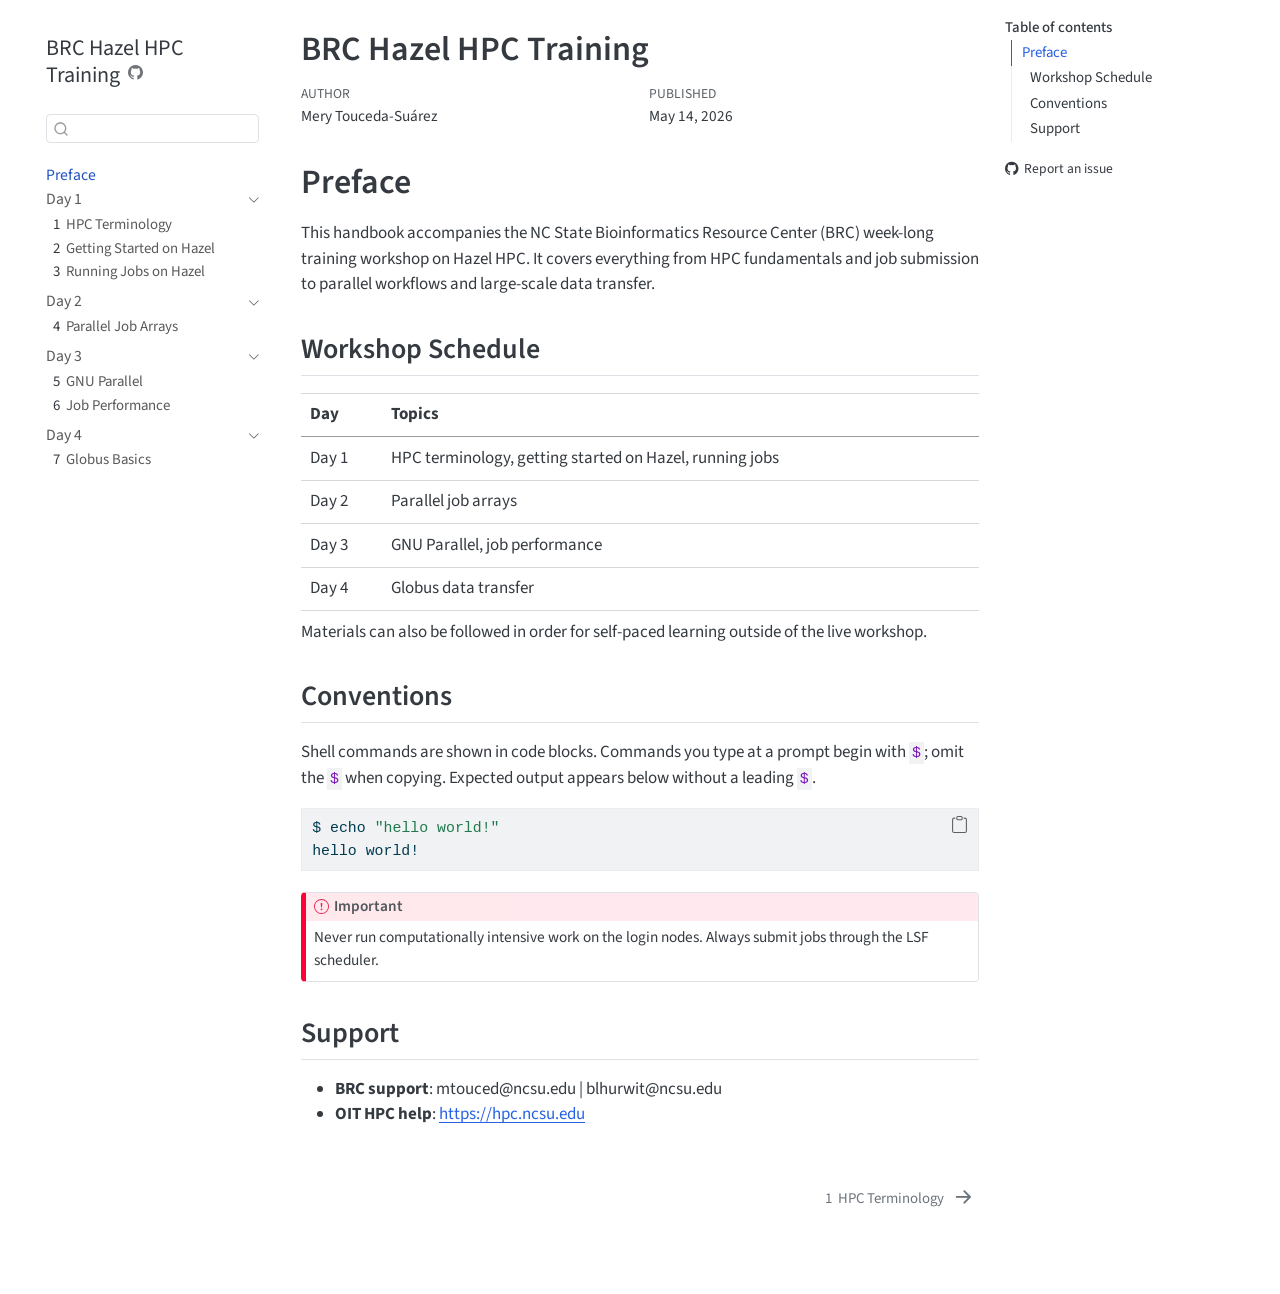
==== commit 31568962: "Built site for gh-pages" ====
--- a/index.html
+++ b/index.html
@@ -7,7 +7,7 @@
 <meta name="viewport" content="width=device-width, initial-scale=1.0, user-scalable=yes">
 
 <meta name="author" content="Mery Touceda-Suárez">
-<meta name="dcterms.date" content="2026-05-13">
+<meta name="dcterms.date" content="2026-05-14">
 
 <title>BRC Hazel HPC Training</title>
 <style>
@@ -282,7 +282,7 @@
     <div>
     <div class="quarto-title-meta-heading">Published</div>
     <div class="quarto-title-meta-contents">
-      <p class="date">May 13, 2026</p>
+      <p class="date">May 14, 2026</p>
     </div>
   </div>
   
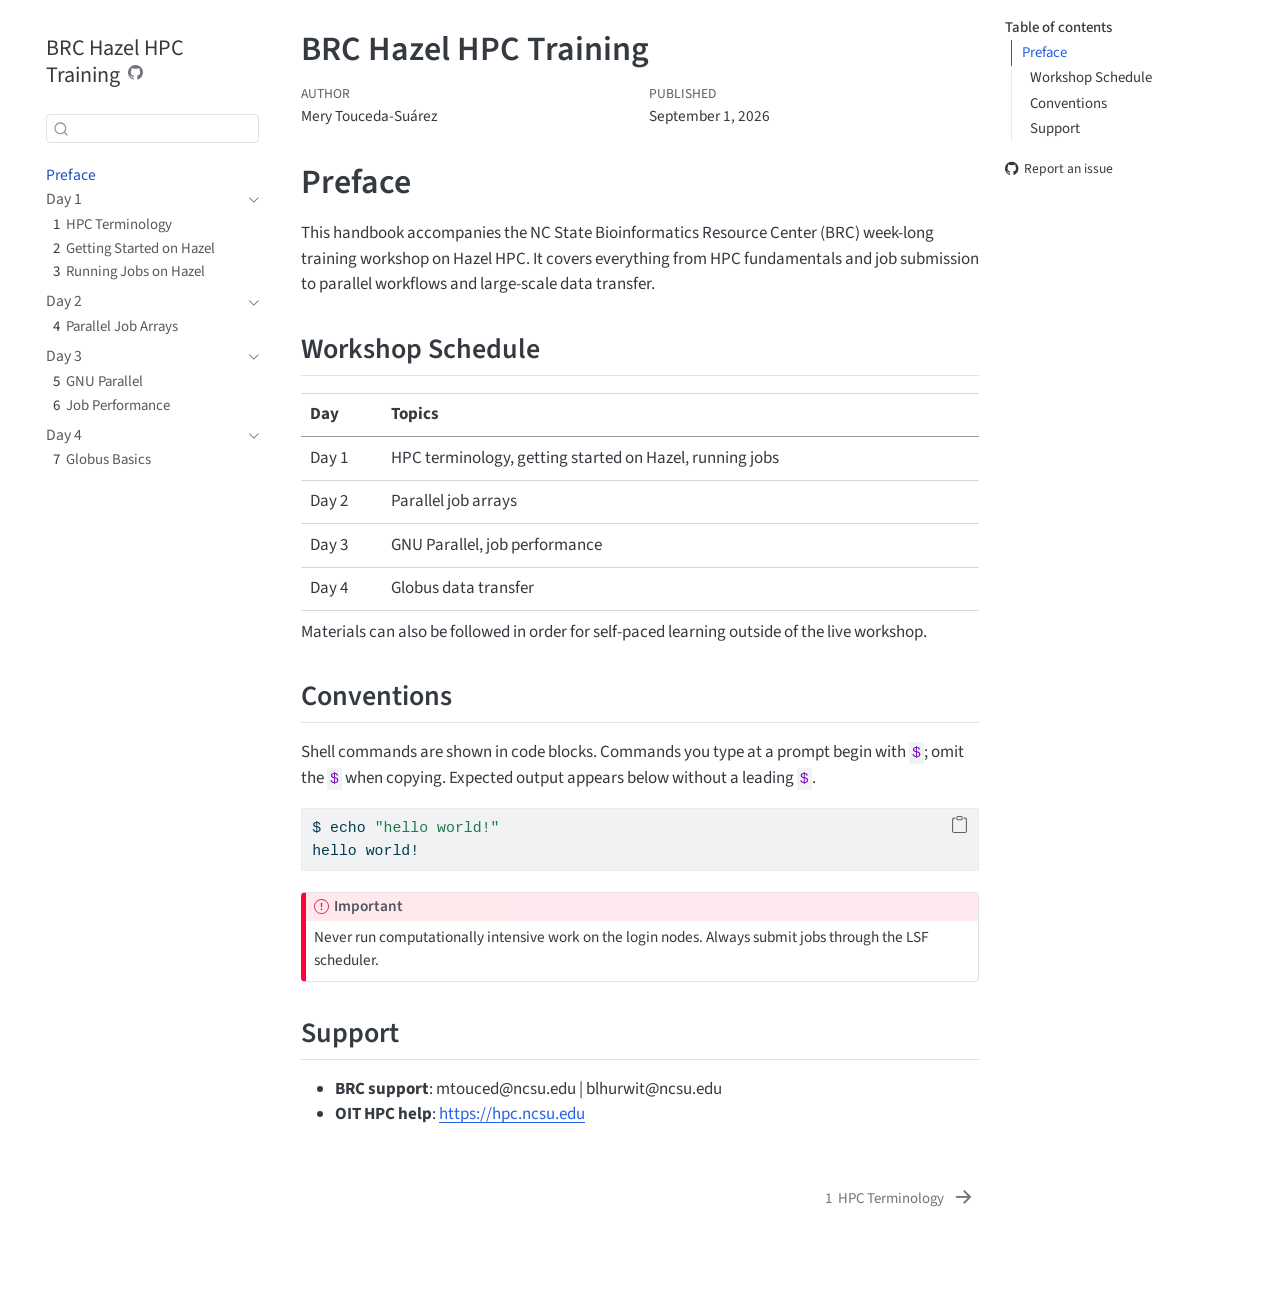
==== commit 9ac89ec0: "Built site for gh-pages" ====
--- a/index.html
+++ b/index.html
@@ -2,22 +2,25 @@
 <html xmlns="http://www.w3.org/1999/xhtml" lang="en" xml:lang="en"><head>
 
 <meta charset="utf-8">
-<meta name="generator" content="quarto-1.9.37">
+<meta name="generator" content="quarto-1.10.18">
 
 <meta name="viewport" content="width=device-width, initial-scale=1.0, user-scalable=yes">
 
 <meta name="author" content="Mery Touceda-Suárez">
-<meta name="dcterms.date" content="2026-05-14">
+<meta name="dcterms.date" content="2026-09-01">
 
 <title>BRC Hazel HPC Training</title>
 <style>
 /* Default styles provided by pandoc.
 ** See https://pandoc.org/MANUAL.html#variables-for-html for config info.
 */
-code{white-space: pre-wrap;}
 span.smallcaps{font-variant: small-caps;}
-div.columns{display: flex; gap: min(4vw, 1.5em);}
-div.column{flex: auto; overflow-x: auto;}
+div.columns{display: flex; gap: 1.5em;}
+div.column{flex: auto;}
+@media screen {
+div.columns{gap: min(4vw, 1.5em);}
+div.column{overflow-x: auto;}
+}
 div.hanging-indent{margin-left: 1.5em; text-indent: -1.5em;}
 ul.task-list{list-style: none;}
 ul.task-list li input[type="checkbox"] {
@@ -77,10 +80,10 @@
 <script src="site_libs/quarto-html/tippy.umd.min.js"></script>
 <script src="site_libs/quarto-html/anchor.min.js"></script>
 <link href="site_libs/quarto-html/tippy.css" rel="stylesheet">
-<link href="site_libs/quarto-html/quarto-syntax-highlighting-7f8f88aac4f3542376d5c11b86a4c14d.css" rel="stylesheet" id="quarto-text-highlighting-styles">
+<link href="site_libs/quarto-html/quarto-syntax-highlighting-64a204ab8560d761af7679ceaba22944.css" rel="stylesheet" id="quarto-text-highlighting-styles">
 <script src="site_libs/bootstrap/bootstrap.min.js"></script>
 <link href="site_libs/bootstrap/bootstrap-icons.css" rel="stylesheet">
-<link href="site_libs/bootstrap/bootstrap-d186ee71915d1414126d49a598f8905e.min.css" rel="stylesheet" append-hash="true" id="quarto-bootstrap" data-mode="light">
+<link href="site_libs/bootstrap/bootstrap-77f877a8bbdaf906de76408b5606b2fd.min.css" rel="stylesheet" append-hash="true" id="quarto-bootstrap" data-mode="light">
 <script id="quarto-search-options" type="application/json">{
   "location": "sidebar",
   "copy-button": false,
@@ -282,7 +285,7 @@
     <div>
     <div class="quarto-title-meta-heading">Published</div>
     <div class="quarto-title-meta-contents">
-      <p class="date">May 14, 2026</p>
+      <p class="date">September 1, 2026</p>
     </div>
   </div>
   
--- a/site_libs/quarto-html/quarto-syntax-highlighting-64a204ab8560d761af7679ceaba22944.css
+++ b/site_libs/quarto-html/quarto-syntax-highlighting-64a204ab8560d761af7679ceaba22944.css
@@ -0,0 +1,236 @@
+/* quarto syntax highlight colors */
+:root {
+  --quarto-hl-ot-color: #003B4F;
+  --quarto-hl-at-color: #657422;
+  --quarto-hl-ss-color: #20794D;
+  --quarto-hl-an-color: #5E5E5E;
+  --quarto-hl-fu-color: #4758AB;
+  --quarto-hl-st-color: #20794D;
+  --quarto-hl-cf-color: #003B4F;
+  --quarto-hl-op-color: #5E5E5E;
+  --quarto-hl-er-color: #AD0000;
+  --quarto-hl-bn-color: #AD0000;
+  --quarto-hl-al-color: #AD0000;
+  --quarto-hl-va-color: #111111;
+  --quarto-hl-bu-color: inherit;
+  --quarto-hl-ex-color: inherit;
+  --quarto-hl-pp-color: #AD0000;
+  --quarto-hl-in-color: #5E5E5E;
+  --quarto-hl-vs-color: #20794D;
+  --quarto-hl-wa-color: #5E5E5E;
+  --quarto-hl-do-color: #5E5E5E;
+  --quarto-hl-im-color: #00769E;
+  --quarto-hl-ch-color: #20794D;
+  --quarto-hl-dt-color: #AD0000;
+  --quarto-hl-fl-color: #AD0000;
+  --quarto-hl-co-color: #5E5E5E;
+  --quarto-hl-cv-color: #5E5E5E;
+  --quarto-hl-cn-color: #8f5902;
+  --quarto-hl-sc-color: #5E5E5E;
+  --quarto-hl-dv-color: #AD0000;
+  --quarto-hl-kw-color: #003B4F;
+}
+
+/* other quarto variables */
+:root {
+  --quarto-font-monospace: SFMono-Regular, Menlo, Monaco, Consolas, "Liberation Mono", "Courier New", monospace;
+}
+
+/* syntax highlight based on Pandoc's rules */
+pre > code.sourceCode > span {
+  color: #003B4F;
+}
+
+code.sourceCode > span {
+  color: #003B4F;
+}
+
+div.sourceCode,
+div.sourceCode pre.sourceCode {
+  color: #003B4F;
+}
+
+/* Normal */
+code span {
+  color: #003B4F;
+}
+
+/* Alert */
+code span.al {
+  color: #AD0000;
+  font-style: inherit;
+}
+
+/* Annotation */
+code span.an {
+  color: #5E5E5E;
+  font-style: inherit;
+}
+
+/* Attribute */
+code span.at {
+  color: #657422;
+  font-style: inherit;
+}
+
+/* BaseN */
+code span.bn {
+  color: #AD0000;
+  font-style: inherit;
+}
+
+/* BuiltIn */
+code span.bu {
+  font-style: inherit;
+}
+
+/* ControlFlow */
+code span.cf {
+  color: #003B4F;
+  font-weight: bold;
+  font-style: inherit;
+}
+
+/* Char */
+code span.ch {
+  color: #20794D;
+  font-style: inherit;
+}
+
+/* Constant */
+code span.cn {
+  color: #8f5902;
+  font-style: inherit;
+}
+
+/* Comment */
+code span.co {
+  color: #5E5E5E;
+  font-style: inherit;
+}
+
+/* CommentVar */
+code span.cv {
+  color: #5E5E5E;
+  font-style: italic;
+}
+
+/* Documentation */
+code span.do {
+  color: #5E5E5E;
+  font-style: italic;
+}
+
+/* DataType */
+code span.dt {
+  color: #AD0000;
+  font-style: inherit;
+}
+
+/* DecVal */
+code span.dv {
+  color: #AD0000;
+  font-style: inherit;
+}
+
+/* Error */
+code span.er {
+  color: #AD0000;
+  font-style: inherit;
+}
+
+/* Extension */
+code span.ex {
+  font-style: inherit;
+}
+
+/* Float */
+code span.fl {
+  color: #AD0000;
+  font-style: inherit;
+}
+
+/* Function */
+code span.fu {
+  color: #4758AB;
+  font-style: inherit;
+}
+
+/* Import */
+code span.im {
+  color: #00769E;
+  font-style: inherit;
+}
+
+/* Information */
+code span.in {
+  color: #5E5E5E;
+  font-style: inherit;
+}
+
+/* Keyword */
+code span.kw {
+  color: #003B4F;
+  font-weight: bold;
+  font-style: inherit;
+}
+
+/* Operator */
+code span.op {
+  color: #5E5E5E;
+  font-style: inherit;
+}
+
+/* Other */
+code span.ot {
+  color: #003B4F;
+  font-style: inherit;
+}
+
+/* Preprocessor */
+code span.pp {
+  color: #AD0000;
+  font-style: inherit;
+}
+
+/* SpecialChar */
+code span.sc {
+  color: #5E5E5E;
+  font-style: inherit;
+}
+
+/* SpecialString */
+code span.ss {
+  color: #20794D;
+  font-style: inherit;
+}
+
+/* String */
+code span.st {
+  color: #20794D;
+  font-style: inherit;
+}
+
+/* Variable */
+code span.va {
+  color: #111111;
+  font-style: inherit;
+}
+
+/* VerbatimString */
+code span.vs {
+  color: #20794D;
+  font-style: inherit;
+}
+
+/* Warning */
+code span.wa {
+  color: #5E5E5E;
+  font-style: italic;
+}
+
+.prevent-inlining {
+  content: "</";
+}
+
+/*# sourceMappingURL=9d8d5bb603a83b8298b89080a598c93b.css.map */
